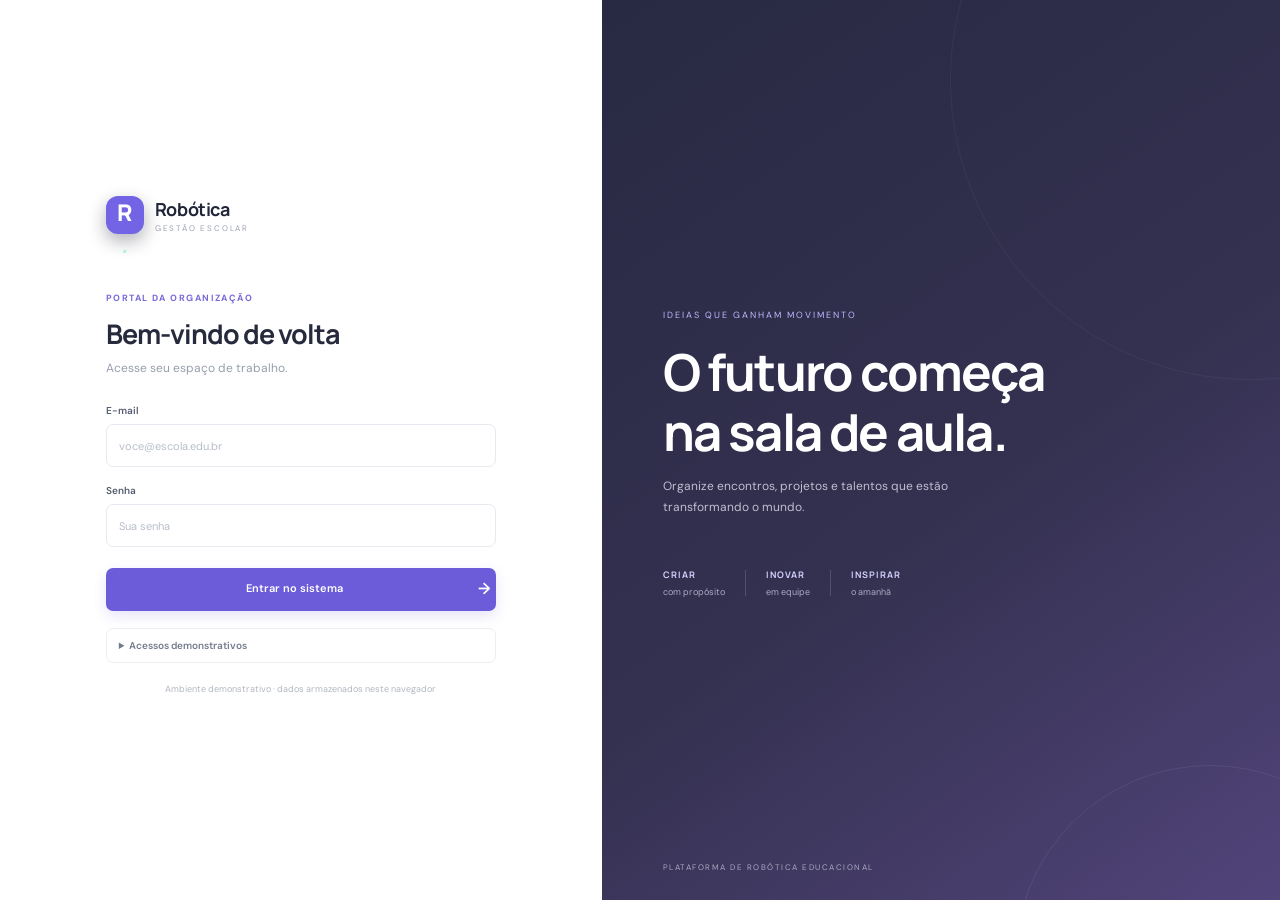
==== index.html @ 87449240 "my first commit" ====
<!doctype html>
<html lang="pt-BR">
  <head>
    <meta charset="utf-8">
    <meta name="viewport" content="width=device-width, initial-scale=1">
    <meta name="theme-color" content="#f5f7fb">
    <meta name="description" content="Sistema de Gestão de Competições de Robótica Escolar">
    <title>Robótica Escolar · Gestão</title>
    <link rel="stylesheet" href="./src/styles/main.css">
  </head>
  <body>
    <div id="app" class="app-shell">
      <section id="login-screen" class="login-screen" aria-label="Acesso ao sistema" hidden></section>
      <div id="admin-screen" class="admin-shell" hidden>
        <aside id="sidebar" class="sidebar"></aside>
        <div class="workspace">
          <header id="topbar" class="topbar"></header>
          <main id="main-content" class="main-content" tabindex="-1"></main>
        </div>
      </div>
      <div id="toast-region" class="toast-region" aria-live="polite" aria-atomic="true"></div>
    </div>
    <script type="module" src="./src/js/app.js"></script>
  </body>
</html>
---- src/styles/main.css ----
@import url('https://fonts.googleapis.com/css2?family=DM+Sans:wght@400;500;600;700&family=Manrope:wght@400;500;600;700;800&display=swap');

:root{font-family:'DM Sans',sans-serif;color:#202538;background:#f5f7fb;font-synthesis:none;text-rendering:optimizeLegibility;-webkit-font-smoothing:antialiased;--ink:#202538;--muted:#8790a3;--line:#edf0f5;--purple:#6755d9;--sidebar:#20243a}*{box-sizing:border-box}body{margin:0;min-width:320px;min-height:100vh}button,input{font:inherit}button{cursor:pointer}a{color:inherit;text-decoration:none}[hidden]{display:none!important}
.app-shell{min-height:100vh}.admin-shell{min-height:100vh}.sidebar{width:250px;position:fixed;inset:0 auto 0 0;background:var(--sidebar);color:white;padding:30px 19px 20px;display:flex;flex-direction:column;z-index:5;transition:transform .25s}.brand{display:flex;align-items:center;gap:11px;padding:0 8px 39px}.brand-mark{height:38px;width:38px;border-radius:12px;background:#7264e5;display:grid;place-items:center;font:800 23px Manrope;color:white;box-shadow:0 7px 18px #14162a55}.brand-mark span{color:#b4f3d2}.brand-copy{display:grid;gap:2px}.brand-copy strong{font:700 16px Manrope;letter-spacing:-.4px}.brand-copy small{font-size:8px;letter-spacing:1.8px;color:#9299b2}.workspace-label,.eyebrow{font-size:9px;letter-spacing:1.45px;font-weight:700;color:#a1a8ba}.workspace-label{padding:0 10px 12px;color:#798099}.side-nav{display:grid;gap:5px}.nav-link{height:43px;width:100%;border:0;border-radius:8px;background:transparent;color:#aab0c4;text-align:left;padding:0 11px;display:flex;align-items:center;gap:12px;font-size:12px;transition:.15s}.nav-link:hover{background:#ffffff0b;color:white}.nav-link.is-active{background:#6b5add;color:white;box-shadow:0 5px 15px #5749bf45}.nav-icon{width:19px;font-size:16px;text-align:center}.nav-dot{margin-left:auto;width:6px;height:6px;border-radius:50%;background:#f8aa72}.sidebar-bottom{margin-top:auto}.help-card{position:relative;padding:17px 13px 14px;border:1px solid #ffffff15;border-radius:10px;background:#ffffff08;margin-bottom:18px}.help-icon{color:#b9aaff;font-size:18px}.help-card strong{display:block;font-size:11px;margin-top:11px}.help-card p{font-size:10px;color:#959bb0;line-height:1.5;margin:5px 0 11px}.help-card button{background:none;border:0;color:#b8aeff;padding:0;font-size:10px}.help-card button span{padding-left:5px}.sidebar-version{border-top:1px solid #ffffff14;padding:15px 4px 0;color:#a3a9bb;font-size:10px}.sidebar-version small{float:right;color:#727a93}.status-dot{display:inline-block;width:6px;height:6px;background:#69d5a3;border-radius:50%;margin:0 7px 1px 0}.workspace{margin-left:250px;min-height:100vh}.topbar{height:76px;padding:0 38px;background:#fff;border-bottom:1px solid #eff1f6;display:flex;align-items:center;justify-content:space-between}.breadcrumbs{display:flex;align-items:center;gap:10px;color:#a1a6b5;font-size:11px}.breadcrumbs b{color:#d4d7e0;font-weight:400}.breadcrumbs strong{color:#444a5d;font-weight:600}.topbar-actions{display:flex;align-items:center;gap:19px}.icon-button{position:relative;border:0;background:none;color:#777e92;font-size:19px}.notification-button i{position:absolute;right:1px;top:2px;width:5px;height:5px;border-radius:50%;background:#ec8e68;border:1px solid white}.topbar-divider{height:26px;width:1px;background:var(--line)}.profile-button{border:0;background:none;display:flex;align-items:center;gap:10px;text-align:left}.avatar{width:34px;height:34px;border-radius:50%;display:grid;place-items:center;background:#ece9ff;color:#6755d9;font-size:11px;font-weight:700}.profile-copy{display:grid;gap:3px}.profile-copy strong{font-size:11px;font-weight:600;color:#40465a}.profile-copy small{font-size:9px;color:#9ba2b1}.profile-caret{font-size:15px;color:#a3a8b5}.main-content{max-width:1450px;margin:0 auto;padding:37px 38px 45px;outline:0}.menu-toggle{display:none}.welcome-row{display:flex;align-items:flex-end;justify-content:space-between;margin-bottom:28px}.eyebrow{color:#949aad;margin:0 0 10px}.welcome-row h1,.page-heading h1{font:700 27px Manrope;letter-spacing:-1px;margin:0;color:#24283b}.welcome-row>div>p:last-child,.page-heading>div>p:last-child{margin:7px 0 0;color:#939aab;font-size:12px}.wave{font-size:19px;color:#eba573}.welcome-date{display:grid;gap:5px;text-align:right;padding-bottom:3px}.welcome-date span{font-size:8px;color:#a1a6b4;letter-spacing:1px}.welcome-date strong{font-size:11px;color:#6755d9}.metric-grid{display:grid;grid-template-columns:repeat(4,minmax(0,1fr));gap:15px}.metric-card,.panel{background:white;border:1px solid #edf0f5;border-radius:11px;box-shadow:0 3px 12px #29335406}.metric-card{padding:17px 17px 15px;min-height:145px}.metric-top{display:flex;align-items:center;justify-content:space-between;margin-bottom:16px}.metric-icon{width:31px;height:31px;display:grid;place-items:center;border-radius:9px;font-size:16px}.metric-icon--violet,.quick-icon.violet{background:#efedff;color:#7162d7}.metric-icon--blue,.quick-icon.blue{background:#eaf3ff;color:#5693da}.metric-icon--orange,.quick-icon.orange{background:#fff1e8;color:#e5935d}.metric-icon--green,.quick-icon.green{background:#e9f8f1;color:#44ae82}.metric-trend{font-size:8px;color:#a0a6b4;background:#f7f8fa;padding:5px 7px;border-radius:20px}.metric-label{display:block;color:#71798c;font-size:10px}.metric-value{display:block;font:700 23px Manrope;margin-top:4px;color:#292e42}.metric-caption{font-size:9px;color:#a0a6b4}.content-grid{display:grid;grid-template-columns:minmax(0,1.55fr) minmax(270px,1fr);gap:16px;margin-top:19px}.panel{padding:20px}.panel-heading{display:flex;justify-content:space-between;align-items:center}.panel-heading .eyebrow{margin-bottom:5px}.panel h2{font:700 14px Manrope;margin:0;color:#30354a}.text-link{border:0;background:none;color:#7263d8;font-size:10px}.text-link span{margin-left:5px}.event-panel,.quick-panel{min-height:264px}.empty-state{height:177px;display:flex;align-items:center;justify-content:center;flex-direction:column;text-align:center}.empty-illustration{display:grid;place-items:center;width:35px;height:35px;background:#f3f1ff;border-radius:11px;color:#8173df;font-size:18px;margin-bottom:10px}.empty-state strong{font-size:11px;color:#52586b}.empty-state p{max-width:235px;font-size:9px;line-height:1.6;color:#a0a6b4;margin:5px 0}.event-list{margin-top:11px}.event-row{display:flex;align-items:center;gap:11px;padding:10px 0;border-top:1px solid #f1f2f5}.event-date{height:37px;width:38px;border:1px solid #eeeff4;border-radius:7px;display:grid;align-content:center;justify-items:center;color:#6b5cda}.event-date b{font:700 14px Manrope}.event-date small{font-size:8px;text-transform:uppercase}.event-info{display:grid;gap:4px;min-width:0}.event-info strong{font-size:10px;color:#4c5265}.event-info span{font-size:9px;color:#9ba1b0}.status-pill{margin-left:auto;font-size:8px;color:#45a57b;background:#eaf8f1;border-radius:20px;padding:5px 7px}.subtle-icon{color:#9da3b3}.quick-links{display:grid;margin-top:11px}.quick-link{display:flex;align-items:center;gap:10px;padding:10px 1px;border:0;border-top:1px solid #f1f2f5;background:white;text-align:left}.quick-icon{width:31px;height:31px;border-radius:8px;display:grid;place-items:center;font-size:15px}.quick-link>span:nth-child(2){display:grid;gap:4px}.quick-link strong{font-size:10px;font-weight:600;color:#4a5063}.quick-link small{font-size:9px;color:#a0a6b4}.quick-link>b{margin-left:auto;color:#a3a9b7;font-weight:400}.bottom-banner{position:relative;overflow:hidden;margin-top:18px;border-radius:11px;background:#e9e7ff;padding:18px 24px;display:flex;align-items:center;gap:15px;min-height:94px}.banner-symbol{width:38px;height:38px;display:grid;place-items:center;background:#d7d2ff;border-radius:11px;color:#6d5dd4;font-size:21px}.bottom-banner>div:nth-child(2){display:grid;gap:3px;z-index:1}.bottom-banner>div:nth-child(2)>span{font-size:8px;letter-spacing:1.2px;color:#8178c1}.bottom-banner strong{font:700 12px Manrope;color:#3f3c6b}.bottom-banner p{font-size:9px;color:#8985b1;margin:0}.banner-decoration{position:absolute;right:24px;bottom:-45px;font:800 126px Manrope;color:#dcd9fb}.page-heading{display:flex;justify-content:space-between;align-items:center;margin-bottom:24px}.page-heading-icon{width:45px;height:45px;border-radius:12px;background:#efedff;color:#6d5dd7;display:grid;place-items:center;font-size:22px}.module-placeholder{min-height:340px;display:flex;align-items:center;justify-content:center;flex-direction:column;text-align:center}.placeholder-icon{font-size:24px;color:#7263d8;background:#f0eeff;width:53px;height:53px;border-radius:16px;display:grid;place-items:center;margin-bottom:16px}.module-placeholder .eyebrow{margin:0 0 7px;color:#988edc}.module-placeholder h2{font:700 18px Manrope}.module-placeholder p:last-child{font-size:11px;color:#99a0af;max-width:390px;line-height:1.6}.toast-region{position:fixed;right:20px;top:20px;z-index:20;display:grid;gap:8px}.toast{padding:12px 16px;background:#292d41;color:white;border-radius:8px;font-size:12px;box-shadow:0 5px 20px #15172c25;animation:toast-in .2s}.toast--error{background:#bd4c53}@keyframes toast-in{from{opacity:0;transform:translateY(-7px)}to{opacity:1;transform:none}}
.login-screen{min-height:100vh;display:grid;grid-template-columns:minmax(440px,47%) 1fr;background:white}.login-card{width:min(390px,calc(100% - 56px));margin:auto;padding:44px 0}.brand--login{padding:0;margin-bottom:58px}.brand--login .brand-copy strong{font-size:18px}.brand--login .brand-copy small{color:#9ba1b1}.login-heading .eyebrow{color:#7769d7;margin-bottom:11px}.login-heading h1{font:700 27px Manrope;letter-spacing:-1px;margin:0;color:#262a3c}.login-heading>p:last-child{color:#979eac;font-size:12px;margin:8px 0 28px}.login-form{display:grid}.login-form label{font-size:10px;color:#565d70;font-weight:600;margin:0 0 7px}.login-form input{height:43px;border:1px solid #e7eaf0;border-radius:7px;padding:0 12px;outline:0;color:#33394d;font-size:11px;margin-bottom:17px}.login-form input:focus{border-color:#887add;box-shadow:0 0 0 3px #887add1a}.login-form input::placeholder{color:#b7bdc9}.button{border:0;border-radius:7px;height:43px;font-size:11px;font-weight:600}.button--primary{background:#6d5cda;color:white;box-shadow:0 5px 13px #6d5cda2b}.button--primary:hover{background:#5949c7}.button--wide{width:100%;margin-top:4px}.button--wide span{float:right;font-size:16px;margin-top:-3px}.demo-access{margin-top:17px;border:1px solid #eceef3;border-radius:7px;padding:10px 12px;color:#747b8d;font-size:10px}.demo-access summary{cursor:pointer;font-weight:600}.demo-list{padding-top:8px}.demo-list p{margin:7px 0;display:grid;gap:3px}.demo-list b{color:#444a5c}.demo-list span{color:#8e95a4;font-size:9px}.login-footnote{text-align:center;color:#b1b6c1;font-size:9px;margin-top:20px}.login-aside{position:relative;overflow:hidden;background:linear-gradient(145deg,#282943,#343150 55%,#51447a);color:white;display:flex;align-items:center;padding:9%;min-height:100vh}.aside-content{position:relative;z-index:1;max-width:480px}.aside-kicker{font-size:9px;letter-spacing:2px;color:#beb8ff}.aside-content h2{font:700 clamp(32px,4vw,51px)/1.18 Manrope;letter-spacing:-1.8px;margin:19px 0 13px}.aside-content>p{max-width:350px;font-size:12px;line-height:1.8;color:#c0bfd1}.aside-stats{display:flex;align-items:center;gap:20px;margin-top:49px}.aside-stats div{display:grid;gap:5px}.aside-stats strong{font:700 9px Manrope;letter-spacing:1px;color:#d4d1ff}.aside-stats span{font-size:9px;color:#abaac2}.aside-stats i{height:26px;width:1px;background:#ffffff27}.aside-footer{position:absolute;left:9%;bottom:28px;font-size:8px;letter-spacing:1.5px;color:#aaa8c0}.aside-orbit{position:absolute;border:1px solid #ffffff0c;border-radius:50%;width:600px;height:600px;right:-270px;top:-220px}.orbit-two{width:390px;height:390px;right:-125px;top:auto;bottom:-255px;border-color:#ffffff12}
@media(max-width:1050px){.sidebar{width:220px}.workspace{margin-left:220px}.main-content{padding:30px 24px}.topbar{padding:0 24px}.metric-grid{grid-template-columns:repeat(2,minmax(0,1fr))}.content-grid{grid-template-columns:1fr}.event-panel,.quick-panel{min-height:auto}.quick-links{grid-template-columns:repeat(3,1fr);gap:10px}.quick-link{border-top:0;border:1px solid #f1f2f5;border-radius:8px;padding:9px}.quick-link>b{display:none}}
@media(max-width:700px){.sidebar{transform:translateX(-100%);width:250px;box-shadow:10px 0 25px #11132922}.sidebar--open{transform:translateX(0)}.workspace{margin-left:0}.topbar{height:64px;padding:0 17px}.menu-toggle{display:grid;gap:4px;border:0;background:none;padding:6px}.menu-toggle span{display:block;height:2px;width:17px;border-radius:2px;background:#60677a}.breadcrumbs{margin-right:auto;margin-left:12px;font-size:10px;gap:7px}.topbar-actions{gap:11px}.profile-copy,.profile-caret,.topbar-divider{display:none}.main-content{padding:25px 17px 35px}.welcome-row{align-items:flex-start}.welcome-row h1,.page-heading h1{font-size:23px}.welcome-date{display:none}.metric-grid{gap:10px}.metric-card{padding:13px;min-height:136px}.metric-top{margin-bottom:12px}.metric-trend{font-size:7px}.metric-label{font-size:9px}.content-grid{gap:11px;margin-top:12px}.panel{padding:16px}.quick-links{grid-template-columns:1fr}.quick-link{border:0;border-top:1px solid #f1f2f5;border-radius:0;padding:9px 0}.quick-link>b{display:block}.bottom-banner{padding:16px;gap:10px}.banner-decoration{right:-5px;opacity:.6}.bottom-banner strong{font-size:10px}.bottom-banner p{max-width:230px;line-height:1.5}.login-screen{grid-template-columns:1fr}.login-card{padding:30px 0;width:min(390px,calc(100% - 44px))}.brand--login{margin-bottom:38px}.login-aside{display:none}.login-footnote{margin-top:17px}.module-placeholder{min-height:290px;padding:25px}}
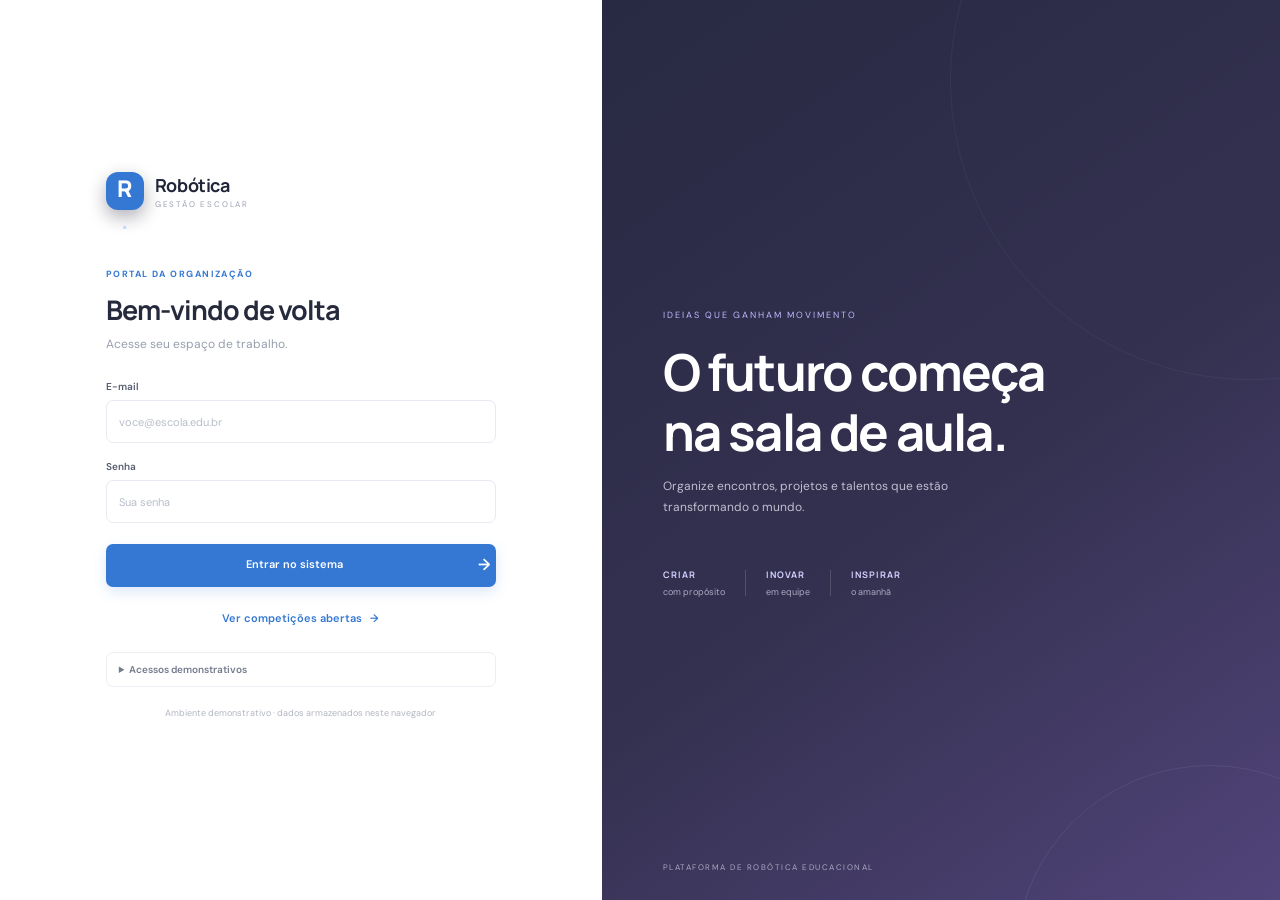
==== commit 1f59ab8d: "inscricoe" ====
--- a/index.html
+++ b/index.html
@@ -7,6 +7,8 @@
     <meta name="description" content="Sistema de Gestão de Competições de Robótica Escolar">
     <title>Robótica Escolar · Gestão</title>
     <link rel="stylesheet" href="./src/styles/main.css">
+    <link rel="stylesheet" href="./src/styles/registrations.css">
+    <link rel="stylesheet" href="./src/styles/palette.css">
   </head>
   <body>
     <div id="app" class="app-shell">
--- a/src/styles/registrations.css
+++ b/src/styles/registrations.css
@@ -0,0 +1,3 @@
+.public-entry{width:100%;margin-top:14px;border:0;background:none;color:#6959d5;font-size:11px;font-weight:600;padding:10px}.public-entry span{margin-left:5px}.button--outline{height:36px;padding:0 14px;background:white;border:1px solid #e6e8f0;color:#575d70}
+.public-screen{min-height:100vh;background:#f6f7fb;color:var(--ink)}.public-header{height:78px;background:#fff;border-bottom:1px solid var(--line);display:flex;align-items:center;justify-content:space-between;padding:0 max(5vw,24px)}.public-header .brand{padding:0}.public-header>span{font-size:9px;letter-spacing:1.5px;color:#969cad}.public-main{max-width:1050px;margin:0 auto;padding:53px 28px}.public-intro{margin-bottom:34px}.public-intro .eyebrow{color:#6d5cda}.public-intro h1{font:800 clamp(30px,5vw,46px)/1.14 Manrope;letter-spacing:-1.7px;margin:0;color:#272b3e}.public-intro>p:last-child{font-size:13px;color:#9299aa;margin-top:12px}.public-competition-list{display:grid;grid-template-columns:repeat(2,minmax(0,1fr));gap:17px}.public-event-card{background:white;border:1px solid #edf0f5;border-radius:12px;padding:21px;box-shadow:0 4px 16px #29335407}.public-event-top{display:flex;align-items:center;justify-content:space-between}.public-event-mark{width:35px;height:35px;display:grid;place-items:center;border-radius:10px;background:#efedff;color:#6959d5;font-size:18px}.open-tag,.closed-tag,.pending-tag{font-size:8px;letter-spacing:.65px;font-weight:700;padding:6px 8px;border-radius:20px}.open-tag{background:#e9f8f1;color:#3a9f75}.closed-tag{background:#f2f3f6;color:#9096a5}.public-event-card>h2{font:700 17px Manrope;margin:16px 0 6px;color:#30354a}.public-event-card>p{font-size:11px;line-height:1.6;color:#9299a8;min-height:34px;margin:0}.public-event-facts{display:flex;flex-wrap:wrap;gap:14px;margin:15px 0;color:#747b8d;font-size:10px}.competition-details{border-top:1px solid #f0f1f5;border-bottom:1px solid #f0f1f5;padding:10px 0}.competition-details summary{cursor:pointer;font-size:10px;font-weight:600;color:#6355ca}.details-content{padding:11px 2px 3px;display:grid;gap:8px;font-size:10px}.details-content>strong{margin-top:5px;color:#555b6e}.details-content ul{margin:0;padding-left:17px;color:#686f81;display:grid;gap:7px}.details-content li small{display:block;color:#9da3b1;margin-top:3px}.edict-link{color:#6656d4;font-weight:600}.muted-copy{color:#9ba1ae}.public-register-button{width:100%;margin-top:15px}.public-register-button span{float:right}.team-form{padding:16px 0 0}.team-form h3{font:700 13px Manrope;margin:0 0 13px}.team-form label,.review-form>label{display:grid;gap:6px;font-size:9px;font-weight:600;color:#656c7e;margin:10px 0}.team-form input,.team-form select,.review-form input{width:100%;height:37px;padding:0 10px;border:1px solid #e6e9f0;border-radius:6px;background:#fff;color:#4e5568;font-size:10px;outline:0}.team-form input:focus,.team-form select:focus,.review-form input:focus{border-color:#8b7de0}.members-heading{display:flex;align-items:center;justify-content:space-between;margin:17px 0 6px}.members-heading strong,.approval-members>strong{font-size:10px;color:#4c5265}.member-field{border:1px solid #eceef3;border-radius:8px;padding:10px;margin:8px 0}.member-field-title{display:flex;justify-content:space-between;align-items:center;font-size:9px;color:#6b62ad}.member-field label{margin:8px 0}.member-input-row{display:grid;grid-template-columns:1fr 1fr;gap:9px}.remove-member{border:0;background:none;color:#ba6065;font-size:9px}.form-errors{color:#b84e54;font-size:10px;line-height:1.5}.form-errors ul{padding-left:17px}.team-form>.button{width:100%}.form-hint{font-size:9px;color:#979eac;line-height:1.5}.public-empty{min-height:245px;display:flex;align-items:center;justify-content:center;flex-direction:column;text-align:center}.public-empty h2{font:700 17px Manrope;margin:0}.public-empty p,.public-note{font-size:10px;color:#969dac}.public-note{text-align:center;margin-top:25px}.approval-list{display:grid;grid-template-columns:repeat(2,minmax(0,1fr));gap:15px}.approval-card{padding:18px}.approval-heading{display:flex;justify-content:space-between;align-items:flex-start}.approval-heading .eyebrow{margin-bottom:5px}.approval-heading h2{font:700 15px Manrope;margin:0}.pending-tag{background:#fff3e8;color:#cc8743}.approval-meta{display:grid;grid-template-columns:1fr 1fr;gap:12px;padding:14px 0;border-bottom:1px solid #f0f1f5}.approval-meta span{display:grid;gap:4px;font-size:10px;color:#697083}.approval-meta b{font-size:8px;color:#9da3b1;text-transform:uppercase;letter-spacing:.5px}.approval-members{padding:13px 0}.approval-members>div{display:grid;gap:8px;margin-top:8px}.approval-members>div>span{font-size:10px;color:#555c6e}.approval-members small{display:block;font-size:9px;color:#9aa1af;margin-top:3px}.review-form{border-top:1px solid #f0f1f5;padding-top:8px}.review-actions{display:flex;justify-content:flex-end;gap:8px}.review-actions .button{height:35px;padding:0 12px;font-size:10px}.button--reject{background:#fff;color:#bd5d63;border:1px solid #f0dfe1}.button--approve{background:#42a57c;color:#fff}.access-note{padding:15px;margin-bottom:15px;color:#8a704d;background:#fff9eb;font-size:11px}
+@media(max-width:700px){.public-header{height:64px;padding:0 15px}.public-header>span{display:none}.public-header .button{font-size:9px;padding:0 9px}.public-main{padding:35px 16px}.public-competition-list,.approval-list{grid-template-columns:1fr}.public-event-card{padding:17px}.member-input-row{grid-template-columns:1fr 1fr}}
--- a/src/styles/palette.css
+++ b/src/styles/palette.css
@@ -0,0 +1,62 @@
+:root {
+  --ink: #202b3b;
+  --muted: #8792a3;
+  --line: #e8edf4;
+  --purple: #3478d4;
+  --sidebar: #1c2d45;
+}
+
+.brand-mark,
+.nav-link.is-active,
+.button--primary { background-color: #3478d4; }
+.nav-link.is-active { box-shadow: 0 5px 15px #245fac45; }
+.brand-mark span { color: #c3dcff; }
+.nav-link:hover { background-color: #ffffff12; }
+.text-link,
+.public-entry,
+.public-intro .eyebrow,
+.competition-details summary,
+.edict-link,
+.members-heading .text-link { color: #3478d4; }
+.button--primary:hover { background-color: #2865b5; }
+.button--primary { box-shadow: 0 5px 13px #3478d42b; }
+.button--primary:focus-visible,
+.public-entry:focus-visible,
+.text-link:focus-visible { outline: 3px solid #87b8f3; outline-offset: 2px; }
+
+.avatar,
+.metric-icon--violet,
+.metric-icon--blue,
+.quick-icon.violet,
+.quick-icon.blue,
+.page-heading-icon,
+.placeholder-icon,
+.public-event-mark,
+.public-competition-card .public-event-mark,
+.empty-illustration { color: #3478d4; background-color: #eaf2fd; }
+.metric-icon--orange,
+.quick-icon.orange { background: #fff1e8; color: #d9824d; }
+.metric-icon--green,
+.quick-icon.green { background: #e9f8f1; color: #3a9f75; }
+.welcome-date strong { color: #3478d4; }
+.wave { color: #79a9e4; }
+.bottom-banner { background: #eaf2fd; }
+.banner-symbol { background: #d4e5fb; color: #3478d4; }
+.bottom-banner>div:nth-child(2)>span { color: #6288b8; }
+.bottom-banner strong { color: #2e4564; }
+.bottom-banner p { color: #7187a2; }
+.banner-decoration { color: #dce9f9; }
+.login-heading .eyebrow { color: #3478d4; }
+.login-form input:focus { border-color: #79a9e4; box-shadow: 0 0 0 3px #79a9e41a; }
+.public-event-mark { color: #3478d4; background: #eaf2fd; }
+.team-form input:focus,
+.team-form select:focus,
+.review-form input:focus { border-color: #79a9e4; }
+.member-field-title { color: #4f76a8; }
+.button--approve { background: #308e70; }
+.status-dot { background: #58c59b; }
+
+@media (prefers-reduced-motion: no-preference) {
+  .button--primary,
+  .nav-link.is-active { transition: background-color .15s ease, box-shadow .15s ease; }
+}
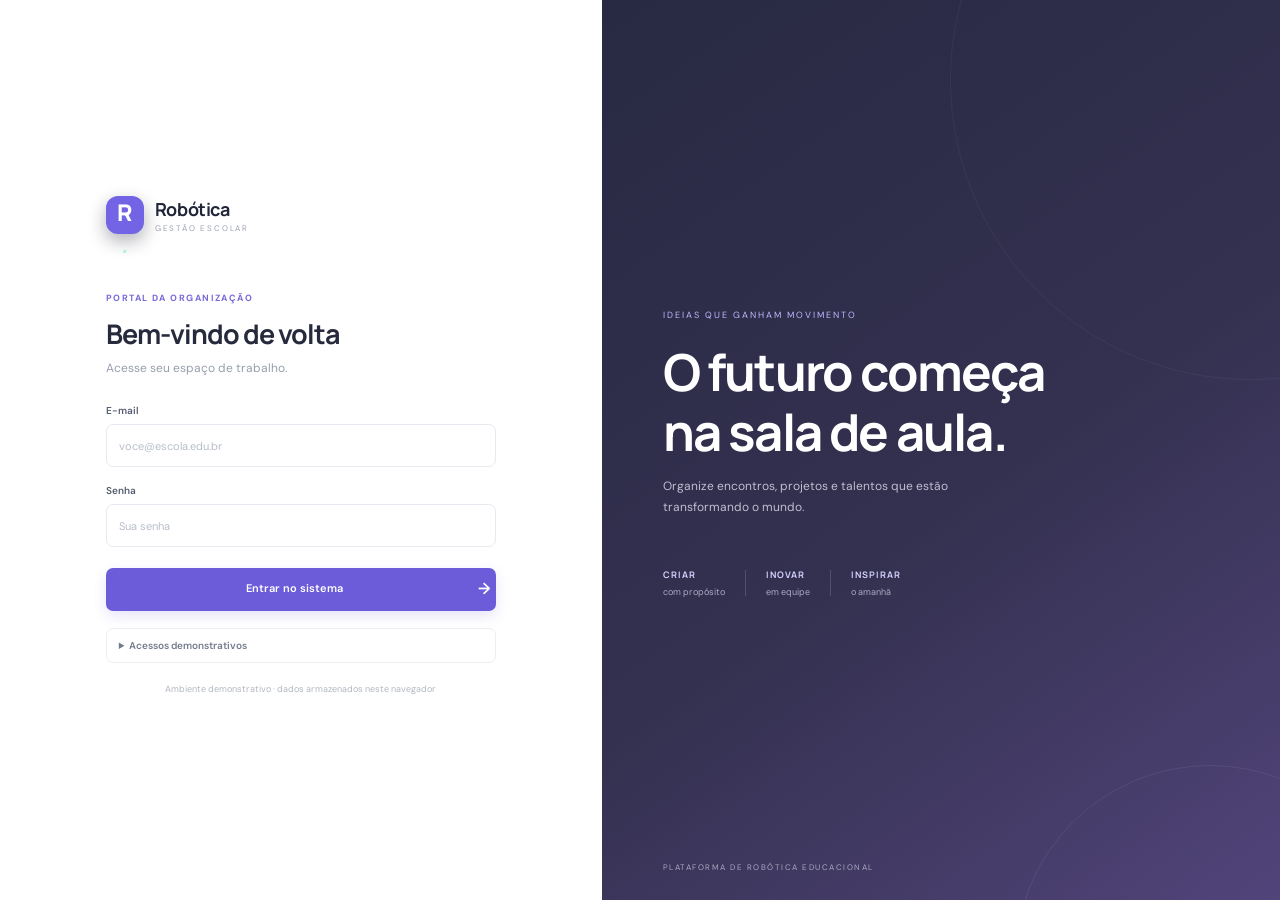
==== commit a1c4111c: "Revert "Merge pull request #2 from Hakathon-Robotica/inscricoes" This reverts commit 7d7505ebd91c738" ====
--- a/index.html
+++ b/index.html
@@ -7,8 +7,6 @@
     <meta name="description" content="Sistema de Gestão de Competições de Robótica Escolar">
     <title>Robótica Escolar · Gestão</title>
     <link rel="stylesheet" href="./src/styles/main.css">
-    <link rel="stylesheet" href="./src/styles/registrations.css">
-    <link rel="stylesheet" href="./src/styles/palette.css">
   </head>
   <body>
     <div id="app" class="app-shell">
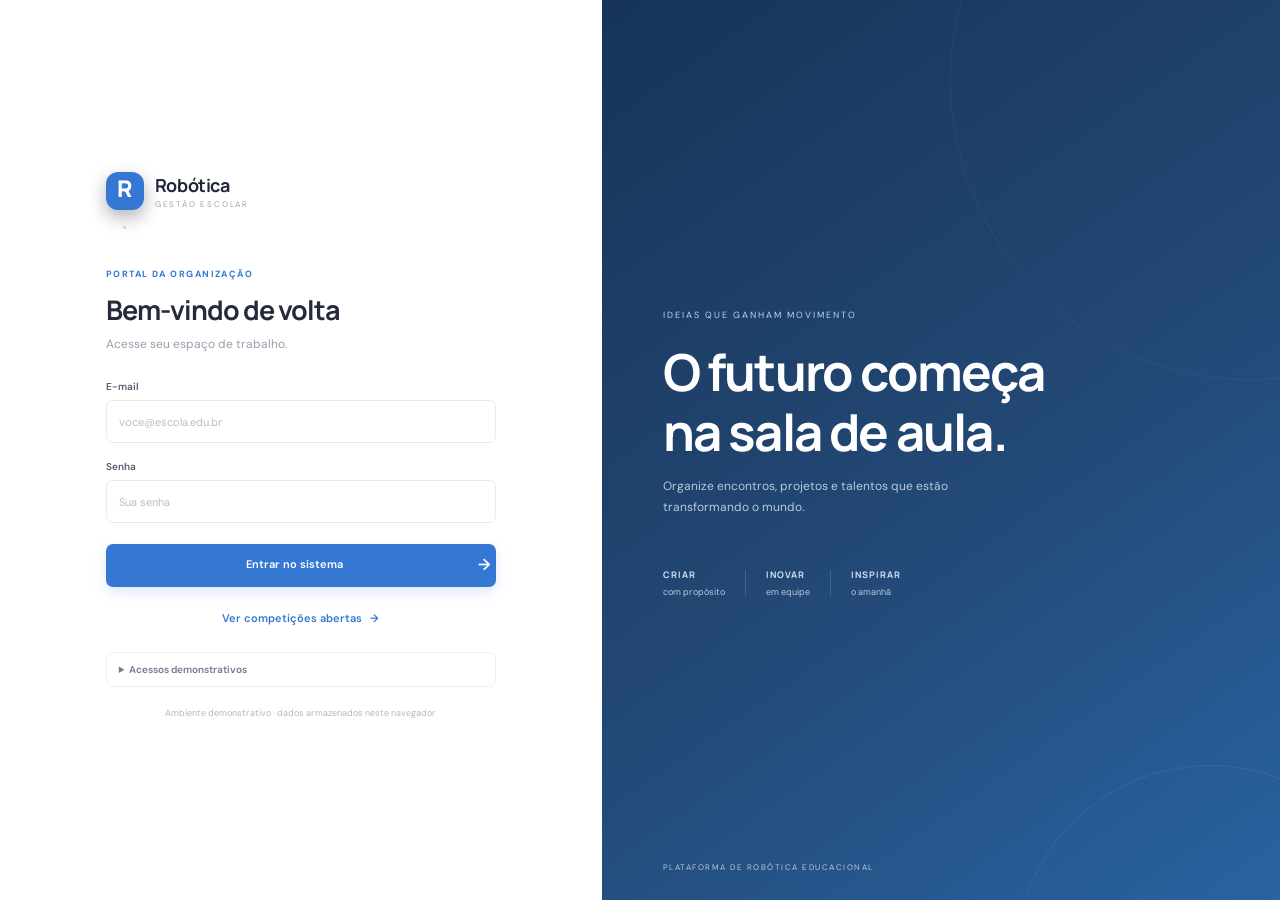
==== commit 2bb19cb8: "user" ====
--- a/index.html
+++ b/index.html
@@ -7,6 +7,9 @@
     <meta name="description" content="Sistema de Gestão de Competições de Robótica Escolar">
     <title>Robótica Escolar · Gestão</title>
     <link rel="stylesheet" href="./src/styles/main.css">
+    <link rel="stylesheet" href="./src/styles/registrations.css">
+    <link rel="stylesheet" href="./src/styles/palette.css">
+    <link rel="stylesheet" href="./src/styles/projects.css">
   </head>
   <body>
     <div id="app" class="app-shell">
--- a/src/styles/registrations.css
+++ b/src/styles/registrations.css
@@ -0,0 +1,3 @@
+.public-entry{width:100%;margin-top:14px;border:0;background:none;color:#6959d5;font-size:11px;font-weight:600;padding:10px}.public-entry span{margin-left:5px}.button--outline{height:36px;padding:0 14px;background:white;border:1px solid #e6e8f0;color:#575d70}
+.public-screen{min-height:100vh;background:#f6f7fb;color:var(--ink)}.public-header{height:78px;background:#fff;border-bottom:1px solid var(--line);display:flex;align-items:center;justify-content:space-between;padding:0 max(5vw,24px)}.public-header .brand{padding:0}.public-header>span{font-size:9px;letter-spacing:1.5px;color:#969cad}.public-main{max-width:1050px;margin:0 auto;padding:53px 28px}.public-intro{margin-bottom:34px}.public-intro .eyebrow{color:#6d5cda}.public-intro h1{font:800 clamp(30px,5vw,46px)/1.14 Manrope;letter-spacing:-1.7px;margin:0;color:#272b3e}.public-intro>p:last-child{font-size:13px;color:#9299aa;margin-top:12px}.public-competition-list{display:grid;grid-template-columns:repeat(2,minmax(0,1fr));gap:17px}.public-event-card{background:white;border:1px solid #edf0f5;border-radius:12px;padding:21px;box-shadow:0 4px 16px #29335407}.public-event-top{display:flex;align-items:center;justify-content:space-between}.public-event-mark{width:35px;height:35px;display:grid;place-items:center;border-radius:10px;background:#efedff;color:#6959d5;font-size:18px}.open-tag,.closed-tag,.pending-tag{font-size:8px;letter-spacing:.65px;font-weight:700;padding:6px 8px;border-radius:20px}.open-tag{background:#e9f8f1;color:#3a9f75}.closed-tag{background:#f2f3f6;color:#9096a5}.public-event-card>h2{font:700 17px Manrope;margin:16px 0 6px;color:#30354a}.public-event-card>p{font-size:11px;line-height:1.6;color:#9299a8;min-height:34px;margin:0}.public-event-facts{display:flex;flex-wrap:wrap;gap:14px;margin:15px 0;color:#747b8d;font-size:10px}.competition-details{border-top:1px solid #f0f1f5;border-bottom:1px solid #f0f1f5;padding:10px 0}.competition-details summary{cursor:pointer;font-size:10px;font-weight:600;color:#6355ca}.details-content{padding:11px 2px 3px;display:grid;gap:8px;font-size:10px}.details-content>strong{margin-top:5px;color:#555b6e}.details-content ul{margin:0;padding-left:17px;color:#686f81;display:grid;gap:7px}.details-content li small{display:block;color:#9da3b1;margin-top:3px}.edict-link{color:#6656d4;font-weight:600}.muted-copy{color:#9ba1ae}.public-register-button{width:100%;margin-top:15px}.public-register-button span{float:right}.team-form{padding:16px 0 0}.team-form h3{font:700 13px Manrope;margin:0 0 13px}.team-form label,.review-form>label{display:grid;gap:6px;font-size:9px;font-weight:600;color:#656c7e;margin:10px 0}.team-form input,.team-form select,.review-form input{width:100%;height:37px;padding:0 10px;border:1px solid #e6e9f0;border-radius:6px;background:#fff;color:#4e5568;font-size:10px;outline:0}.team-form input:focus,.team-form select:focus,.review-form input:focus{border-color:#8b7de0}.members-heading{display:flex;align-items:center;justify-content:space-between;margin:17px 0 6px}.members-heading strong,.approval-members>strong{font-size:10px;color:#4c5265}.member-field{border:1px solid #eceef3;border-radius:8px;padding:10px;margin:8px 0}.member-field-title{display:flex;justify-content:space-between;align-items:center;font-size:9px;color:#6b62ad}.member-field label{margin:8px 0}.member-input-row{display:grid;grid-template-columns:1fr 1fr;gap:9px}.remove-member{border:0;background:none;color:#ba6065;font-size:9px}.form-errors{color:#b84e54;font-size:10px;line-height:1.5}.form-errors ul{padding-left:17px}.team-form>.button{width:100%}.form-hint{font-size:9px;color:#979eac;line-height:1.5}.public-empty{min-height:245px;display:flex;align-items:center;justify-content:center;flex-direction:column;text-align:center}.public-empty h2{font:700 17px Manrope;margin:0}.public-empty p,.public-note{font-size:10px;color:#969dac}.public-note{text-align:center;margin-top:25px}.approval-list{display:grid;grid-template-columns:repeat(2,minmax(0,1fr));gap:15px}.approval-card{padding:18px}.approval-heading{display:flex;justify-content:space-between;align-items:flex-start}.approval-heading .eyebrow{margin-bottom:5px}.approval-heading h2{font:700 15px Manrope;margin:0}.pending-tag{background:#fff3e8;color:#cc8743}.approval-meta{display:grid;grid-template-columns:1fr 1fr;gap:12px;padding:14px 0;border-bottom:1px solid #f0f1f5}.approval-meta span{display:grid;gap:4px;font-size:10px;color:#697083}.approval-meta b{font-size:8px;color:#9da3b1;text-transform:uppercase;letter-spacing:.5px}.approval-members{padding:13px 0}.approval-members>div{display:grid;gap:8px;margin-top:8px}.approval-members>div>span{font-size:10px;color:#555c6e}.approval-members small{display:block;font-size:9px;color:#9aa1af;margin-top:3px}.review-form{border-top:1px solid #f0f1f5;padding-top:8px}.review-actions{display:flex;justify-content:flex-end;gap:8px}.review-actions .button{height:35px;padding:0 12px;font-size:10px}.button--reject{background:#fff;color:#bd5d63;border:1px solid #f0dfe1}.button--approve{background:#42a57c;color:#fff}.access-note{padding:15px;margin-bottom:15px;color:#8a704d;background:#fff9eb;font-size:11px}
+@media(max-width:700px){.public-header{height:64px;padding:0 15px}.public-header>span{display:none}.public-header .button{font-size:9px;padding:0 9px}.public-main{padding:35px 16px}.public-competition-list,.approval-list{grid-template-columns:1fr}.public-event-card{padding:17px}.member-input-row{grid-template-columns:1fr 1fr}}
--- a/src/styles/palette.css
+++ b/src/styles/palette.css
@@ -0,0 +1,98 @@
+:root {
+  --ink: #202b3b;
+  --muted: #8792a3;
+  --line: #e8edf4;
+  --purple: #3478d4;
+  --sidebar: #1c2d45;
+}
+
+.brand-mark,
+.nav-link.is-active,
+.button--primary { background-color: #3478d4; }
+.nav-link.is-active { box-shadow: 0 5px 15px #245fac45; }
+.brand-mark span { color: #c3dcff; }
+.nav-link:hover { background-color: #ffffff12; }
+.text-link,
+.public-entry,
+.public-intro .eyebrow,
+.competition-details summary,
+.edict-link,
+.members-heading .text-link { color: #3478d4; }
+.button--primary:hover { background-color: #2865b5; }
+.button--primary { box-shadow: 0 5px 13px #3478d42b; }
+.button--primary:focus-visible,
+.public-entry:focus-visible,
+.text-link:focus-visible { outline: 3px solid #87b8f3; outline-offset: 2px; }
+
+.avatar,
+.metric-icon--violet,
+.metric-icon--blue,
+.quick-icon.violet,
+.quick-icon.blue,
+.page-heading-icon,
+.placeholder-icon,
+.public-event-mark,
+.public-competition-card .public-event-mark,
+.empty-illustration { color: #3478d4; background-color: #eaf2fd; }
+.metric-icon--orange,
+.quick-icon.orange { background: #fff1e8; color: #d9824d; }
+.metric-icon--green,
+.quick-icon.green { background: #e9f8f1; color: #3a9f75; }
+.welcome-date strong { color: #3478d4; }
+.wave { color: #79a9e4; }
+.bottom-banner { background: #eaf2fd; }
+.banner-symbol { background: #d4e5fb; color: #3478d4; }
+.bottom-banner>div:nth-child(2)>span { color: #6288b8; }
+.bottom-banner strong { color: #2e4564; }
+.bottom-banner p { color: #7187a2; }
+.banner-decoration { color: #dce9f9; }
+.login-heading .eyebrow { color: #3478d4; }
+.login-form input:focus { border-color: #79a9e4; box-shadow: 0 0 0 3px #79a9e41a; }
+.public-event-mark { color: #3478d4; background: #eaf2fd; }
+.team-form input:focus,
+.team-form select:focus,
+.review-form input:focus { border-color: #79a9e4; }
+.member-field-title { color: #4f76a8; }
+.button--approve { background: #308e70; }
+.status-dot { background: #58c59b; }
+
+/* Aplicação consistente do tema azul nos componentes herdados da base. */
+:root { --purple: #3478d4; --sidebar: #1c2d45; }
+.sidebar { background: #1c2d45; }
+.login-aside { background: linear-gradient(145deg, #173458, #234976 55%, #2863a2); }
+.login-aside .aside-kicker { color: #b9d5f5; }
+.login-aside .aside-content > p, .login-aside .aside-stats span,
+.login-aside .aside-footer { color: #b8c9de; }
+.login-aside .aside-stats strong { color: #d1e4fa; }
+.nav-link.is-active { background: #3478d4; box-shadow: 0 5px 15px #245fac45; }
+.nav-link:hover { background: #ffffff12; }
+.button--primary { background: #3478d4; box-shadow: 0 5px 13px #3478d42b; }
+.button--primary:hover { background: #2865b5; }
+.text-link, .competition-tab.is-active, .competition-tab span,
+.category-rules summary, .public-entry { color: #3478d4; }
+.competition-tab span { background: #eaf2fd; }
+.competition-tab.is-active:after { background: #3478d4; }
+.competition-status.is-ready, .competition-status.is-open { color: #287d62; }
+.category-format { color: #3478d4; background: #eaf2fd; }
+.competition-form :is(input, select, textarea):focus,
+.login-form input:focus { border-color: #79a9e4; box-shadow: 0 0 0 3px #79a9e41a; }
+.login-heading .eyebrow { color: #3478d4; }
+.bottom-banner { background: #eaf2fd; }
+.banner-symbol { color: #3478d4; background: #d4e5fb; }
+.bottom-banner strong { color: #2e4564; }
+.bottom-banner > div:nth-child(2) > span { color: #6288b8; }
+.banner-decoration { color: #dce9f9; }
+.page-heading-icon, .placeholder-icon { color: #3478d4; background: #eaf2fd; }
+.empty-illustration { color: #3478d4; background: #eaf2fd; }
+.metric-icon--violet { color: #3478d4; background: #eaf2fd; }
+.approval-card .status-aprovado { color: #287d62; background: #e7f6ef; }
+.approval-card .status-rejeitado { color: #b84e54; background: #fff0f0; }
+.public-edict { padding: 10px; border-radius: 7px; background: #f2f7fe; color: #526b89; line-height: 1.6; }
+.public-edict p { margin: 5px 0 0; white-space: pre-line; }
+.review-result { border-top: 1px solid #f0f1f5; padding-top: 10px; font-size: 10px; color: #687388; }
+.review-result p { margin: 5px 0 0; white-space: pre-line; }
+
+@media (prefers-reduced-motion: no-preference) {
+  .button--primary,
+  .nav-link.is-active { transition: background-color .15s ease, box-shadow .15s ease; }
+}
--- a/src/styles/projects.css
+++ b/src/styles/projects.css
@@ -0,0 +1,3 @@
+.project-toolbar{display:flex;align-items:center;justify-content:space-between;gap:16px;margin:0 0 17px}.project-tabs{display:flex;gap:6px;border-bottom:1px solid #e8edf4;align-self:stretch}.project-tab{position:relative;border:0;background:transparent;color:#8893a4;font-size:11px;padding:0 13px 12px}.project-tab span{margin-left:5px;border-radius:20px;padding:3px 6px;background:#eaf2fd;color:#3478d4;font-size:9px}.project-tab.is-active{color:#3478d4;font-weight:700}.project-tab.is-active:after{content:"";height:2px;position:absolute;bottom:-1px;left:10px;right:10px;background:#3478d4;border-radius:3px}.project-create{height:38px;padding:0 14px}.project-filters{display:grid;grid-template-columns:minmax(200px,2fr) repeat(3,minmax(130px,1fr));gap:11px;margin-bottom:17px;padding:14px;background:#fff;border:1px solid #edf0f5;border-radius:10px}.project-filters label,.project-form label,.project-comment-form label{display:grid;gap:6px;color:#657084;font-size:10px;font-weight:600}.project-filters input,.project-filters select,.project-form input,.project-form select,.project-form textarea,.project-comment-form input{width:100%;min-width:0;border:1px solid #e3e8f0;border-radius:7px;background:#fff;padding:9px 10px;color:#344157;font:400 11px 'DM Sans',sans-serif;outline:0}.project-filters input,.project-filters select,.project-form input,.project-form select{height:38px}.project-filters :is(input,select):focus,.project-form :is(input,select,textarea):focus,.project-comment-form input:focus{border-color:#79a9e4;box-shadow:0 0 0 3px #79a9e41a}.project-grid{display:grid;grid-template-columns:repeat(2,minmax(0,1fr));gap:15px}.project-card,.history-card{overflow:hidden;background:#fff;border:1px solid #edf0f5;border-radius:11px;box-shadow:0 3px 12px #29335406}.project-image{display:block;width:100%;max-height:250px;object-fit:cover;background:#f3f6fa}.project-card-body{padding:18px}.project-card-top,.history-heading{display:flex;align-items:flex-start;justify-content:space-between;gap:12px}.project-card .eyebrow,.history-card .eyebrow{margin:0 0 6px;font-size:8px}.project-card h2,.history-card h2{margin:0;color:#303b50;font:700 16px Manrope,sans-serif}.project-visibility,.history-status{flex:none;border-radius:20px;padding:5px 8px;background:#eaf2fd;color:#3478d4;font-size:8px;font-weight:700;text-transform:uppercase;letter-spacing:.4px}.project-visibility.private{background:#fff5e7;color:#a37b47}.project-summary{margin:10px 0 14px;color:#778397;font-size:11px;line-height:1.65;white-space:pre-line}.project-meta{display:grid;grid-template-columns:1fr 1fr;gap:12px;padding:11px 0;border-top:1px solid #f0f2f6;border-bottom:1px solid #f0f2f6}.project-meta span{display:grid;gap:4px;color:#59667a;font-size:10px}.project-meta b{color:#9aa4b2;font-size:8px;text-transform:uppercase;letter-spacing:.5px}.project-details{padding:11px 0;border-bottom:1px solid #f0f2f6}.project-details summary{cursor:pointer;color:#3478d4;font-size:10px;font-weight:700}.project-detail-content{display:grid;gap:11px;padding-top:12px}.project-detail-content strong{color:#56647a;font-size:9px;text-transform:uppercase;letter-spacing:.4px}.project-detail-content p{margin:4px 0 0;color:#758195;font-size:10px;line-height:1.65;white-space:pre-line}.project-comments{padding-top:12px}.project-comments h3{margin:0 0 9px;color:#59667a;font-size:10px}.project-comments blockquote{margin:7px 0;padding:9px 11px;border-left:2px solid #8db8ea;background:#f6f9fd}.project-comments blockquote p{margin:0;color:#59667a;font-size:10px;line-height:1.55;white-space:pre-line}.project-comments footer{margin-top:5px;color:#9aa4b2;font-size:8px}.project-comment-form{display:grid;grid-template-columns:1fr auto;align-items:end;gap:8px;border-top:1px solid #f0f2f6;padding-top:12px;margin-top:10px}.project-comment-form input{height:35px}.project-comment-form .button{height:35px;padding:0 12px;font-size:9px}.project-card-actions{display:flex;align-items:center;justify-content:space-between;gap:10px;margin-top:13px}.project-card-actions .button{height:32px;padding:0 11px;font-size:9px}.project-card-actions small{color:#a0a9b6;font-size:8px}.project-empty{min-height:230px;display:flex;align-items:center;justify-content:center;flex-direction:column;text-align:center}.project-empty h2{margin:0;color:#45536a;font:700 15px Manrope,sans-serif}.project-empty p{margin:8px 0 0;color:#929dad;font-size:10px}.history-list{display:grid;gap:14px}.history-card{padding:18px}.history-dates{margin:8px 0 14px;color:#929dad;font-size:9px}.history-teams{border-top:1px solid #f0f2f6}.history-team{display:grid;grid-template-columns:1fr auto;gap:12px;padding:12px 0;border-bottom:1px solid #f0f2f6}.history-team:last-child{border-bottom:0}.history-team>div:first-child{display:grid;gap:4px}.history-team strong{color:#4c586d;font-size:10px}.history-team span,.history-result small{color:#929dad;font-size:9px}.history-result{display:grid;justify-items:end;gap:4px;color:#3478d4;font-size:10px;font-weight:700}.history-result small{font-weight:400}.project-backdrop{position:fixed;inset:0;z-index:18;display:grid;place-items:center;padding:18px;background:#202b3b88}.project-dialog{width:min(760px,100%);max-height:92vh;overflow:auto;padding:22px;background:#fff;border-radius:13px;box-shadow:0 20px 60px #16182b35}.project-dialog .dialog-heading{margin-bottom:16px}.project-dialog .dialog-heading h2{margin:0;color:#303b50;font:700 18px Manrope,sans-serif}.project-dialog .dialog-heading .eyebrow{margin:0 0 5px}.project-dialog .dialog-close{flex:none;border:0;border-radius:8px;width:30px;height:30px;color:#798397;background:#f3f5f8;font-size:20px}.project-form{display:grid;gap:12px}.project-form label input[type=file]{height:auto;padding:8px}.project-form textarea{resize:vertical;min-height:70px}.project-form .form-row{display:grid;grid-template-columns:1fr 1fr;gap:11px}.project-form .form-hint{margin:0;padding:10px;border-radius:7px;background:#f2f7fe;color:#72839a;font-size:9px}.project-form .dialog-actions{display:flex;justify-content:flex-end;gap:8px;border-top:1px solid #edf0f5;padding-top:13px}.project-form .dialog-actions .button{height:36px;padding:0 14px;font-size:10px}
+@media(max-width:850px){.project-grid{grid-template-columns:1fr}.project-filters{grid-template-columns:repeat(2,minmax(0,1fr))}.project-search{grid-column:1/-1}}
+@media(max-width:600px){.project-toolbar{align-items:stretch;flex-direction:column}.project-create{align-self:flex-end}.project-tabs{overflow:auto}.project-tab{white-space:nowrap}.project-filters{grid-template-columns:1fr 1fr;padding:11px}.project-form .form-row{grid-template-columns:1fr}.project-dialog{padding:17px}.project-card-body,.history-card{padding:15px}.project-comment-form{grid-template-columns:1fr}.project-comment-form .button{justify-self:end}.history-team{grid-template-columns:1fr}.history-result{justify-items:start}}
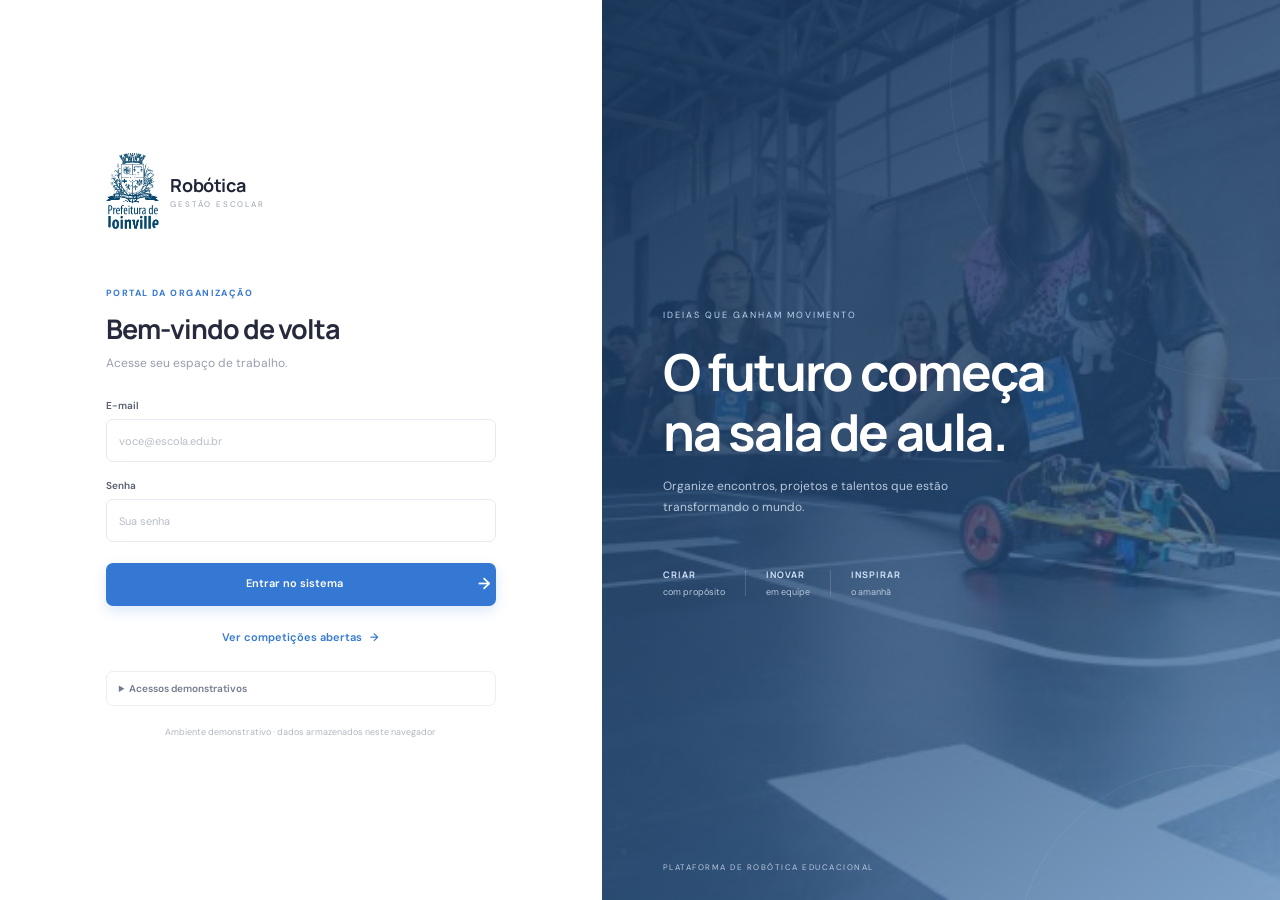
==== commit f3c96cb6: "fix" ====
--- a/index.html
+++ b/index.html
@@ -2,20 +2,23 @@
 <html lang="pt-BR">
   <head>
     <meta charset="utf-8">
-    <meta name="viewport" content="width=device-width, initial-scale=1">
+    <meta name="viewport" content="width=device-width, initial-scale=1, viewport-fit=cover">
     <meta name="theme-color" content="#f5f7fb">
     <meta name="description" content="Sistema de Gestão de Competições de Robótica Escolar">
     <title>Robótica Escolar · Gestão</title>
     <link rel="stylesheet" href="./src/styles/main.css">
+    <link id="competitions-styles" rel="stylesheet" href="./src/styles/competitions.css">
     <link rel="stylesheet" href="./src/styles/registrations.css">
     <link rel="stylesheet" href="./src/styles/palette.css">
     <link rel="stylesheet" href="./src/styles/projects.css">
+    <link rel="stylesheet" href="./src/styles/responsive.css">
   </head>
   <body>
     <div id="app" class="app-shell">
       <section id="login-screen" class="login-screen" aria-label="Acesso ao sistema" hidden></section>
       <div id="admin-screen" class="admin-shell" hidden>
         <aside id="sidebar" class="sidebar"></aside>
+        <button id="sidebar-backdrop" class="sidebar-backdrop" type="button" aria-label="Fechar navegação" hidden></button>
         <div class="workspace">
           <header id="topbar" class="topbar"></header>
           <main id="main-content" class="main-content" tabindex="-1"></main>
--- a/src/styles/competitions.css
+++ b/src/styles/competitions.css
@@ -0,0 +1,3 @@
+.competition-toolbar{display:flex;align-items:center;justify-content:space-between;gap:16px;margin-bottom:18px}.competition-tabs{display:flex;gap:6px;border-bottom:1px solid #e9ebf2;align-self:stretch}.competition-tab{position:relative;border:0;background:transparent;color:#9097a8;font-size:11px;padding:0 13px 12px}.competition-tab span{margin-left:5px;background:#f1f0ff;color:#7062d6;border-radius:20px;padding:3px 6px;font-size:9px}.competition-tab.is-active{color:#6252cc;font-weight:700}.competition-tab.is-active:after{content:"";height:2px;position:absolute;bottom:-1px;left:10px;right:10px;background:#6d5cda;border-radius:3px}.competition-add{height:38px;padding:0 14px;white-space:nowrap}.competition-list{display:grid;gap:13px}.competition-card{background:white;border:1px solid #edf0f5;border-radius:11px;padding:19px 20px;box-shadow:0 3px 12px #29335406}.competition-card-top{display:flex;align-items:flex-start;justify-content:space-between;gap:16px}.competition-card .eyebrow{margin:1px 0 6px;font-size:8px}.competition-card h2{font:700 15px Manrope;color:#30354a;margin:0}.competition-description{font-size:11px;color:#81899b;line-height:1.6;margin:10px 0 14px}.competition-status,.category-format{white-space:nowrap;border-radius:20px;padding:6px 9px;font-size:9px;font-weight:600}.competition-status.is-open,.competition-status.is-ready{color:#3c9d76;background:#eaf8f1}.competition-status.is-locked{color:#a37b47;background:#fff5e7}.category-format{color:#7062d6;background:#f0eeff}.competition-meta{display:flex;flex-wrap:wrap;gap:9px 21px;color:#9299a9;font-size:10px;padding:11px 0;border-top:1px solid #f1f2f6}.competition-card-bottom{display:flex;align-items:center;justify-content:space-between;gap:12px;border-top:1px solid #f1f2f6;padding-top:13px}.competition-gate{color:#989eac;font-size:9px}.competition-actions{display:flex;align-items:center;gap:7px}.competition-actions .button{height:32px;padding:0 11px;font-size:9px}.button--subtle{border:1px solid #e9ebf2;background:white;color:#697185;border-radius:7px}.button:disabled{opacity:.45;cursor:not-allowed}.icon-danger{border:0;background:none;color:#c16b6b;font-size:9px;padding:8px}.competition-empty{min-height:270px;display:flex;align-items:center;justify-content:center;flex-direction:column;text-align:center}.competition-empty h2{margin:0;font:700 15px Manrope;color:#454b5d}.competition-empty p{margin:8px 0 0;color:#9ba2b1;font-size:10px}.competition-backdrop{position:fixed;inset:0;z-index:15;background:#20243a77;display:grid;place-items:center;padding:18px}.competition-dialog{width:min(540px,100%);max-height:min(90vh,850px);overflow:auto;background:white;border-radius:13px;padding:23px;box-shadow:0 20px 60px #16182b35}.dialog-heading{display:flex;align-items:flex-start;justify-content:space-between;margin-bottom:19px}.dialog-heading .eyebrow{margin-bottom:5px}.dialog-heading h2{font:700 18px Manrope;margin:0;color:#30354a}.dialog-close{border:0;background:#f5f6f9;color:#798093;width:30px;height:30px;border-radius:8px;font-size:20px}.competition-form{display:grid;gap:13px}.competition-form label{display:grid;gap:6px;color:#596174;font-size:10px;font-weight:600}.competition-form input,.competition-form select,.competition-form textarea{width:100%;border:1px solid #e6e9f0;border-radius:7px;padding:10px 11px;font:400 11px 'DM Sans',sans-serif;color:#343a4e;background:#fff;outline:0}.competition-form input,.competition-form select{height:39px}.competition-form textarea{resize:vertical;min-height:70px}.competition-form :is(input,select,textarea):focus{border-color:#897bdd;box-shadow:0 0 0 3px #887add1a}.form-row{display:grid;grid-template-columns:1fr 1fr;gap:12px}.competition-form .checkbox-field{display:flex;align-items:center;gap:8px;align-self:end;padding-bottom:11px}.competition-form .checkbox-field input{width:15px;height:15px}.form-hint{font-size:11px;color:#a37b47;background:#fff5e7;padding:10px;border-radius:7px}.dialog-actions{display:flex;justify-content:flex-end;gap:8px;border-top:1px solid #f0f1f5;padding-top:15px;margin-top:3px}.dialog-actions .button{height:37px;padding:0 15px}
+.category-rules{border-top:1px solid #f1f2f6;padding-top:11px;margin:0 0 12px;color:#747c8f;font-size:10px;line-height:1.7}.category-rules summary{cursor:pointer;color:#6b5bd2;font-weight:600;list-style:none}.category-rules summary::-webkit-details-marker{display:none}.category-rules summary:after{content:'＋';float:right}.category-rules[open] summary:after{content:'−'}.category-rules p{margin:9px 0 0}.category-rules strong{color:#4d5467}.category-picker{border:1px solid #e6e9f0;border-radius:8px;padding:11px;display:flex;flex-wrap:wrap;gap:8px 13px}.category-picker legend{font-size:10px;font-weight:600;color:#596174;padding:0 4px}.competition-form .category-picker-option{display:flex;align-items:center;gap:6px;font-size:10px;font-weight:400}.competition-form .category-picker-option input{width:15px;height:15px}
+@media(max-width:700px){.competition-toolbar{align-items:stretch;flex-direction:column}.competition-tabs{overflow:auto}.competition-tab{padding:0 8px 12px;white-space:nowrap}.competition-add{align-self:flex-end}.competition-card{padding:16px}.competition-card-top{align-items:flex-start}.competition-card h2{font-size:14px}.competition-card-bottom{align-items:flex-start;flex-direction:column}.competition-actions{width:100%;flex-wrap:wrap}.competition-actions .button{flex:1}.competition-meta{gap:8px 14px}.competition-dialog{padding:18px}.form-row{grid-template-columns:1fr 1fr}}
--- a/src/styles/registrations.css
+++ b/src/styles/registrations.css
@@ -1,3 +1,29 @@
 .public-entry{width:100%;margin-top:14px;border:0;background:none;color:#6959d5;font-size:11px;font-weight:600;padding:10px}.public-entry span{margin-left:5px}.button--outline{height:36px;padding:0 14px;background:white;border:1px solid #e6e8f0;color:#575d70}
 .public-screen{min-height:100vh;background:#f6f7fb;color:var(--ink)}.public-header{height:78px;background:#fff;border-bottom:1px solid var(--line);display:flex;align-items:center;justify-content:space-between;padding:0 max(5vw,24px)}.public-header .brand{padding:0}.public-header>span{font-size:9px;letter-spacing:1.5px;color:#969cad}.public-main{max-width:1050px;margin:0 auto;padding:53px 28px}.public-intro{margin-bottom:34px}.public-intro .eyebrow{color:#6d5cda}.public-intro h1{font:800 clamp(30px,5vw,46px)/1.14 Manrope;letter-spacing:-1.7px;margin:0;color:#272b3e}.public-intro>p:last-child{font-size:13px;color:#9299aa;margin-top:12px}.public-competition-list{display:grid;grid-template-columns:repeat(2,minmax(0,1fr));gap:17px}.public-event-card{background:white;border:1px solid #edf0f5;border-radius:12px;padding:21px;box-shadow:0 4px 16px #29335407}.public-event-top{display:flex;align-items:center;justify-content:space-between}.public-event-mark{width:35px;height:35px;display:grid;place-items:center;border-radius:10px;background:#efedff;color:#6959d5;font-size:18px}.open-tag,.closed-tag,.pending-tag{font-size:8px;letter-spacing:.65px;font-weight:700;padding:6px 8px;border-radius:20px}.open-tag{background:#e9f8f1;color:#3a9f75}.closed-tag{background:#f2f3f6;color:#9096a5}.public-event-card>h2{font:700 17px Manrope;margin:16px 0 6px;color:#30354a}.public-event-card>p{font-size:11px;line-height:1.6;color:#9299a8;min-height:34px;margin:0}.public-event-facts{display:flex;flex-wrap:wrap;gap:14px;margin:15px 0;color:#747b8d;font-size:10px}.competition-details{border-top:1px solid #f0f1f5;border-bottom:1px solid #f0f1f5;padding:10px 0}.competition-details summary{cursor:pointer;font-size:10px;font-weight:600;color:#6355ca}.details-content{padding:11px 2px 3px;display:grid;gap:8px;font-size:10px}.details-content>strong{margin-top:5px;color:#555b6e}.details-content ul{margin:0;padding-left:17px;color:#686f81;display:grid;gap:7px}.details-content li small{display:block;color:#9da3b1;margin-top:3px}.edict-link{color:#6656d4;font-weight:600}.muted-copy{color:#9ba1ae}.public-register-button{width:100%;margin-top:15px}.public-register-button span{float:right}.team-form{padding:16px 0 0}.team-form h3{font:700 13px Manrope;margin:0 0 13px}.team-form label,.review-form>label{display:grid;gap:6px;font-size:9px;font-weight:600;color:#656c7e;margin:10px 0}.team-form input,.team-form select,.review-form input{width:100%;height:37px;padding:0 10px;border:1px solid #e6e9f0;border-radius:6px;background:#fff;color:#4e5568;font-size:10px;outline:0}.team-form input:focus,.team-form select:focus,.review-form input:focus{border-color:#8b7de0}.members-heading{display:flex;align-items:center;justify-content:space-between;margin:17px 0 6px}.members-heading strong,.approval-members>strong{font-size:10px;color:#4c5265}.member-field{border:1px solid #eceef3;border-radius:8px;padding:10px;margin:8px 0}.member-field-title{display:flex;justify-content:space-between;align-items:center;font-size:9px;color:#6b62ad}.member-field label{margin:8px 0}.member-input-row{display:grid;grid-template-columns:1fr 1fr;gap:9px}.remove-member{border:0;background:none;color:#ba6065;font-size:9px}.form-errors{color:#b84e54;font-size:10px;line-height:1.5}.form-errors ul{padding-left:17px}.team-form>.button{width:100%}.form-hint{font-size:9px;color:#979eac;line-height:1.5}.public-empty{min-height:245px;display:flex;align-items:center;justify-content:center;flex-direction:column;text-align:center}.public-empty h2{font:700 17px Manrope;margin:0}.public-empty p,.public-note{font-size:10px;color:#969dac}.public-note{text-align:center;margin-top:25px}.approval-list{display:grid;grid-template-columns:repeat(2,minmax(0,1fr));gap:15px}.approval-card{padding:18px}.approval-heading{display:flex;justify-content:space-between;align-items:flex-start}.approval-heading .eyebrow{margin-bottom:5px}.approval-heading h2{font:700 15px Manrope;margin:0}.pending-tag{background:#fff3e8;color:#cc8743}.approval-meta{display:grid;grid-template-columns:1fr 1fr;gap:12px;padding:14px 0;border-bottom:1px solid #f0f1f5}.approval-meta span{display:grid;gap:4px;font-size:10px;color:#697083}.approval-meta b{font-size:8px;color:#9da3b1;text-transform:uppercase;letter-spacing:.5px}.approval-members{padding:13px 0}.approval-members>div{display:grid;gap:8px;margin-top:8px}.approval-members>div>span{font-size:10px;color:#555c6e}.approval-members small{display:block;font-size:9px;color:#9aa1af;margin-top:3px}.review-form{border-top:1px solid #f0f1f5;padding-top:8px}.review-actions{display:flex;justify-content:flex-end;gap:8px}.review-actions .button{height:35px;padding:0 12px;font-size:10px}.button--reject{background:#fff;color:#bd5d63;border:1px solid #f0dfe1}.button--approve{background:#42a57c;color:#fff}.access-note{padding:15px;margin-bottom:15px;color:#8a704d;background:#fff9eb;font-size:11px}
 @media(max-width:700px){.public-header{height:64px;padding:0 15px}.public-header>span{display:none}.public-header .button{font-size:9px;padding:0 9px}.public-main{padding:35px 16px}.public-competition-list,.approval-list{grid-template-columns:1fr}.public-event-card{padding:17px}.member-input-row{grid-template-columns:1fr 1fr}}
+
+.team-toolbar{display:flex;align-items:center;justify-content:space-between;margin-bottom:16px}.team-toolbar>span{font-size:11px;color:#8d94a5;font-weight:600}.team-toolbar .button{height:38px;padding:0 16px}.team-card-actions{display:flex;justify-content:flex-end;align-items:center;gap:6px;border-top:1px solid #f0f1f5;padding-top:10px;margin-top:10px}.team-card-actions .button{height:32px;padding:0 12px;font-size:10px}.team-form--dialog{padding:0}.team-form--dialog h3{margin-top:16px}.team-dialog{width:min(600px,100%)}.status-aprovado{background:#e9f8f1;color:#3a9f75}.status-rejeitado{background:#fbeff0;color:#bd5d63}.approval-meta span:nth-child(n+3){padding-top:2px}
+
+/* Avaliações dos jurados */
+.eval-filters{display:grid;gap:14px;margin-bottom:16px;padding:14px;background:#fff;border:1px solid #edf0f5;border-radius:10px}
+.eval-filters label{display:grid;gap:6px;max-width:360px;font-size:10px;font-weight:600;color:#596174}
+.eval-filters select{height:38px;border:1px solid #e6e9f0;border-radius:7px;padding:0 10px;background:#fff;color:#343a4e;font-size:11px}
+.eval-tabs{display:flex;gap:6px;border-bottom:1px solid #e9ebf2;overflow-x:auto}
+.eval-tabs .competition-tab{white-space:nowrap}
+.eval-rank{flex:none;min-width:38px;height:38px;display:grid;place-items:center;border-radius:10px;background:#eaf2fd;color:#3478d4;font:800 14px Manrope}
+.eval-breakdown{display:grid;grid-template-columns:1fr 1fr;gap:8px 12px;padding:12px 0;border-bottom:1px solid #f0f1f5}
+.eval-breakdown span{display:flex;justify-content:space-between;gap:8px;font-size:10px;color:#3478d4;font-weight:700}
+.eval-breakdown b{font-weight:500;color:#697083}
+.eval-average{display:flex;align-items:baseline;gap:10px;padding-top:12px}
+.eval-average span{font-size:10px;color:#697083}
+.eval-average strong{font:800 22px Manrope;color:#24283b}
+.eval-average small{margin-left:auto;font-size:9px;color:#9da3b1}
+.eval-criterion{grid-template-columns:1fr 96px;align-items:center;gap:12px!important;padding:10px 0;border-bottom:1px solid #f0f1f5}
+.eval-criterion>span{display:grid;gap:3px}
+.eval-criterion strong{font-size:12px;color:#30354a}
+.eval-criterion small{font-weight:400;color:#9299a9}
+.eval-criterion input{text-align:center;font-weight:700}
+.eval-live{display:flex;align-items:baseline;justify-content:space-between;padding:10px 12px;border-radius:8px;background:#eaf2fd;color:#3478d4}
+.eval-live span{font-size:11px;font-weight:600}
+.eval-live strong{font:800 22px Manrope}
+@media(max-width:700px){.eval-filters label{max-width:none}.eval-breakdown span,.eval-average span{font-size:13px}.eval-criterion strong{font-size:14px}.eval-criterion small{font-size:12px}}
--- a/src/styles/palette.css
+++ b/src/styles/palette.css
@@ -59,7 +59,8 @@
 /* Aplicação consistente do tema azul nos componentes herdados da base. */
 :root { --purple: #3478d4; --sidebar: #1c2d45; }
 .sidebar { background: #1c2d45; }
-.login-aside { background: linear-gradient(145deg, #173458, #234976 55%, #2863a2); }
+.login-aside { background: linear-gradient(145deg, #173458f2, #234976cc 55%, #2863a299), url("../assets/images.jpg") center / cover no-repeat; }
+.login-photo { display: none; }
 .login-aside .aside-kicker { color: #b9d5f5; }
 .login-aside .aside-content > p, .login-aside .aside-stats span,
 .login-aside .aside-footer { color: #b8c9de; }
@@ -96,3 +97,7 @@
   .button--primary,
   .nav-link.is-active { transition: background-color .15s ease, box-shadow .15s ease; }
 }
+
+.brand-logo { height: 52px; width: auto; flex: none; object-fit: contain; background: #fff; border-radius: 8px; padding: 4px 6px; }
+.brand--login .brand-logo { height: 76px; padding: 0; }
+.public-header .brand-logo { height: 54px; padding: 0; }
--- a/src/styles/responsive.css
+++ b/src/styles/responsive.css
@@ -0,0 +1,96 @@
+/* Ajustes para smartphones. Carregado por último para prevalecer sobre os estilos de cada módulo. */
+.sidebar-backdrop{display:none}
+body:has(.competition-backdrop,.project-backdrop){overflow:hidden}
+
+@media (max-width:700px){
+  html{-webkit-text-size-adjust:100%}
+  button,a{-webkit-tap-highlight-color:transparent}
+
+  /* Navegação: menu lateral com fundo escurecido e topo fixo */
+  .sidebar{z-index:12;padding-top:calc(24px + env(safe-area-inset-top));padding-bottom:calc(16px + env(safe-area-inset-bottom));overflow-y:auto}
+  .sidebar-backdrop{display:block;position:fixed;inset:0;z-index:11;border:0;padding:0;background:#1a1d2e66;animation:backdrop-in .2s}
+  .sidebar-backdrop[hidden]{display:none}
+  body:has(.sidebar--open){overflow:hidden}
+  .nav-link{min-height:46px}
+  .topbar{position:sticky;top:0;z-index:10;padding-top:env(safe-area-inset-top);height:calc(60px + env(safe-area-inset-top))}
+  .menu-toggle{width:42px;height:42px;place-content:center;margin-left:-10px}
+  .breadcrumbs{min-width:0;margin-left:6px}
+  .breadcrumbs>span,.breadcrumbs>b{display:none}
+  .breadcrumbs strong{font-size:14px;white-space:nowrap;overflow:hidden;text-overflow:ellipsis}
+  .icon-button,.profile-button{min-width:42px;min-height:42px;justify-content:center}
+  .main-content{padding:20px 16px calc(32px + env(safe-area-inset-bottom))}
+  .toast-region{left:12px;right:12px;top:auto;bottom:calc(14px + env(safe-area-inset-bottom))}
+  .toast{font-size:13px;text-align:center}
+
+  /* Campos com 16px evitam o zoom automático do iOS ao focar */
+  input:not([type=checkbox]):not([type=radio]):not([type=hidden]),select,textarea{font-size:16px!important}
+  input:not([type=checkbox]):not([type=radio]):not([type=hidden]),select{min-height:44px}
+  .login-photo{display:block;width:100%;height:160px;object-fit:cover;border-radius:12px;margin:0 0 24px}
+  .brand--login{margin-bottom:24px}
+  .login-form label,.team-form label,.competition-form label,.review-form>label,.project-form label{font-size:12px}
+
+  /* Cabeçalhos e leitura */
+  .page-heading{align-items:flex-start;gap:12px;margin-bottom:18px}
+  .page-heading-icon{flex:none;width:40px;height:40px;font-size:19px}
+  .eyebrow{font-size:10px}
+  .form-hint{font-size:12px}
+
+  /* Diálogos viram "bottom sheets" com cabeçalho e ações sempre visíveis */
+  .competition-backdrop,.project-backdrop{padding:0;place-items:end stretch;align-items:end}
+  .competition-dialog,.project-dialog{width:100%;max-height:92dvh;border-radius:18px 18px 0 0;padding:0 16px;animation:sheet-in .22s ease-out}
+  .competition-dialog>.dialog-heading,.project-dialog>.dialog-heading{position:sticky;top:0;z-index:2;background:#fff;margin:0 -16px 12px;padding:18px 16px 12px;border-bottom:1px solid #f0f1f5}
+  .dialog-close{width:42px;height:42px;flex:none}
+  .dialog-actions{position:sticky;bottom:0;z-index:2;background:#fff;margin:4px -16px 0;padding:12px 16px calc(12px + env(safe-area-inset-bottom))}
+  .dialog-actions .button{flex:1;height:46px;font-size:14px}
+  .competition-dialog>.form-hint,.competition-dialog>form>.form-hint{padding-bottom:calc(14px + env(safe-area-inset-bottom))}
+
+  /* Equipes e inscrições */
+  .team-toolbar .button{height:44px;font-size:13px}
+  .approval-card{padding:16px}
+  .pending-tag,.open-tag,.closed-tag{white-space:nowrap;flex:none}
+  .button--wide{height:48px;font-size:14px}
+  .approval-heading{gap:10px}
+  .approval-meta span{font-size:12px}
+  .approval-meta b{font-size:9px}
+  .approval-members>strong{font-size:12px}
+  .approval-members>div>span{font-size:13px}
+  .approval-members small{font-size:11px}
+  .review-actions .button,.team-card-actions .button{flex:1;height:44px;font-size:13px}
+  .team-card-actions .icon-danger,.competition-actions .icon-danger{min-height:44px;padding:0 14px;font-size:12px}
+  .members-heading strong{font-size:13px}
+  .text-link,[data-add-member]{min-height:42px;font-size:13px}
+  .member-field{padding:12px}
+  .member-field-title{font-size:12px}
+  .remove-member{min-height:36px;padding:0 10px;font-size:12px}
+  .form-errors{font-size:12px}
+  .team-form>.button,.public-register-button{height:48px;font-size:14px}
+
+  /* Competições e projetos */
+  .competition-actions .button{height:42px;font-size:12px}
+  .competition-tab,.project-tab{min-height:42px}
+  .competition-form .category-picker-option{font-size:13px;min-height:40px;gap:10px}
+  .competition-form .category-picker-option input{width:20px;height:20px;min-height:0}
+
+  /* Portal público */
+  .public-header{position:sticky;top:0;z-index:5;padding-top:env(safe-area-inset-top);height:calc(60px + env(safe-area-inset-top))}
+  .public-header .button{height:40px;font-size:12px;padding:0 12px}
+  .public-event-card>p,.public-event-facts,.details-content{font-size:12px}
+  .competition-details summary{font-size:12px;min-height:36px;display:flex;align-items:center}
+}
+
+@media (max-width:480px){
+  .form-row,.member-input-row,.project-form .form-row{grid-template-columns:1fr}
+  .public-header .brand-copy small{display:none}
+}
+
+@media (max-width:360px){
+  .metric-grid,.approval-meta{grid-template-columns:1fr}
+  .public-header .brand-copy{display:none}
+  .main-content{padding-left:12px;padding-right:12px}
+}
+
+@keyframes backdrop-in{from{opacity:0}to{opacity:1}}
+@keyframes sheet-in{from{transform:translateY(24px);opacity:.6}to{transform:none;opacity:1}}
+@media (prefers-reduced-motion:reduce){.sidebar,.sidebar-backdrop,.competition-dialog,.project-dialog{transition:none;animation:none}}
+
+@media (max-width:700px){.brand--login .brand-logo{height:60px}.public-header .brand-logo{height:44px}}
